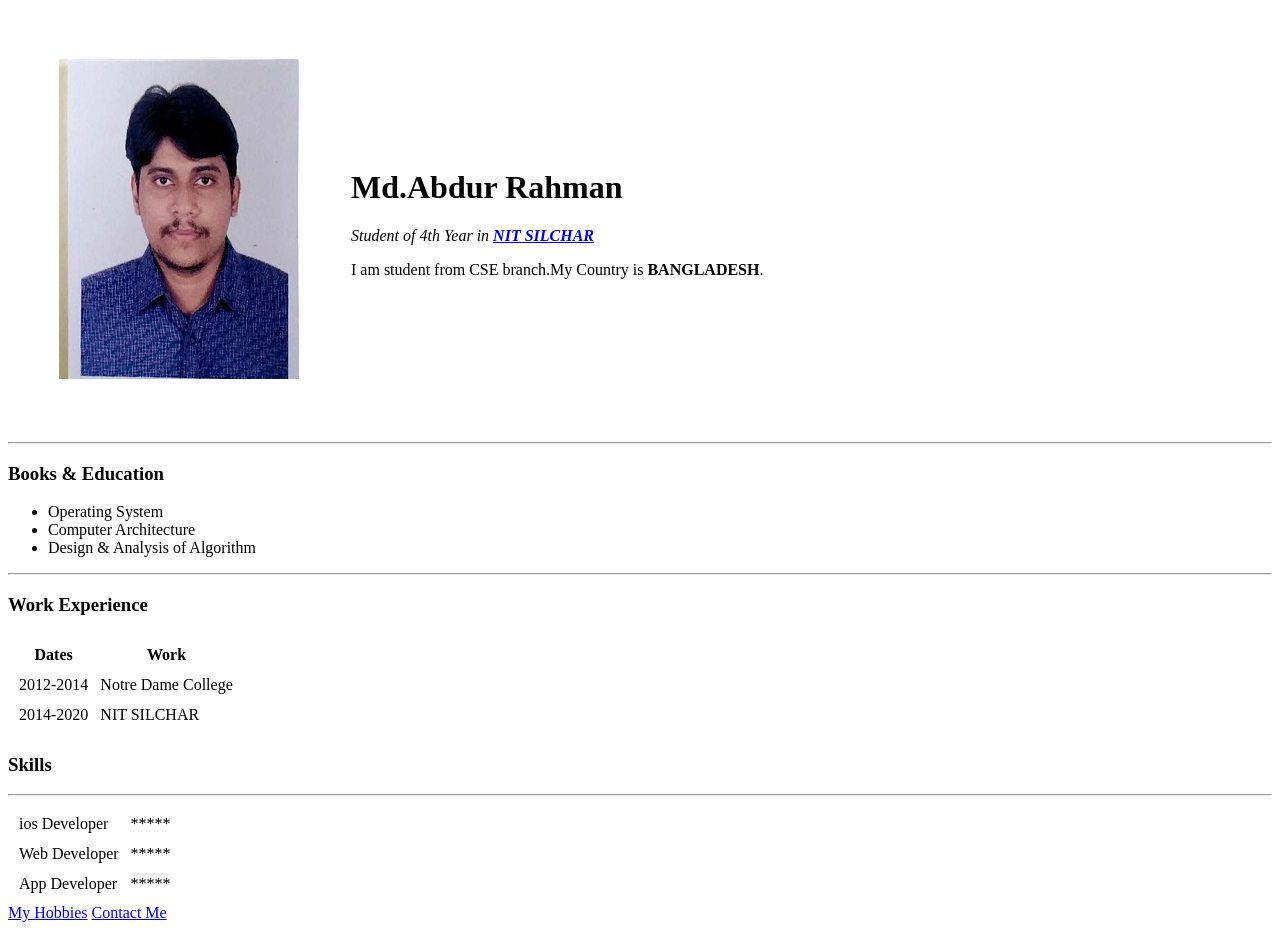
==== index.html @ 11481cda "Add initial website CV file" ====
<!DOCTYPE html>
<html lang="en" dir="ltr">

<head>
  <meta charset="utf-8">
  <title>Rahman's Personal site </title>
</head>

<body>
  <table cellspacing="50">
    <tr>

      <td><img src="photo.jpg" alt="abdur rahman's picture"></td>
      <td>
        <h1>Md.Abdur Rahman</h1>
        <p><em>Student of 4th Year in <strong><a href="http://www.nits.ac.in">NIT SILCHAR</a></strong></em></p>
        <p>I am student from CSE branch.My Country is <strong>BANGLADESH</strong>.</p></td>
    </tr>
  </table>
  <hr>
  <h3>Books & Education</h3>
  <ul>
    <li>Operating System</li>
    <li>Computer Architecture</li>
    <li>Design & Analysis of Algorithm</li>
  </ul>
  <hr>
  <h3>Work Experience</h3>
  <table cellspacing="10">
    <thead>
      <tr>
        <th>Dates</th>
        <th>Work</th>

      </tr>
    </thead>
    <tbody>
      <tr>
        <td>2012-2014 </td>
        <td>Notre Dame College</td>
      </tr>
      <tr>
        <td>2014-2020</td>
        <td> NIT SILCHAR</td>
      </tr>
    </tbody>
    <tfoot>

    </tfoot>

  </table>
  <h3>Skills</h3>
  <table cellspacing="10">
    <tr>
      <td>ios Developer</td>
      <td>*****</td>
    </tr>
    <tr>
      <td>Web Developer</td>
      <td>*****</td>
    </tr>
    <tr>
      <td>App Developer</td>
      <td>*****</td>
    </tr>
    <hr>

  </table>
  <a href="Hobby.html">My Hobbies</a>
  <a href="Contact Me.html">Contact Me</a>

</body>

</html>
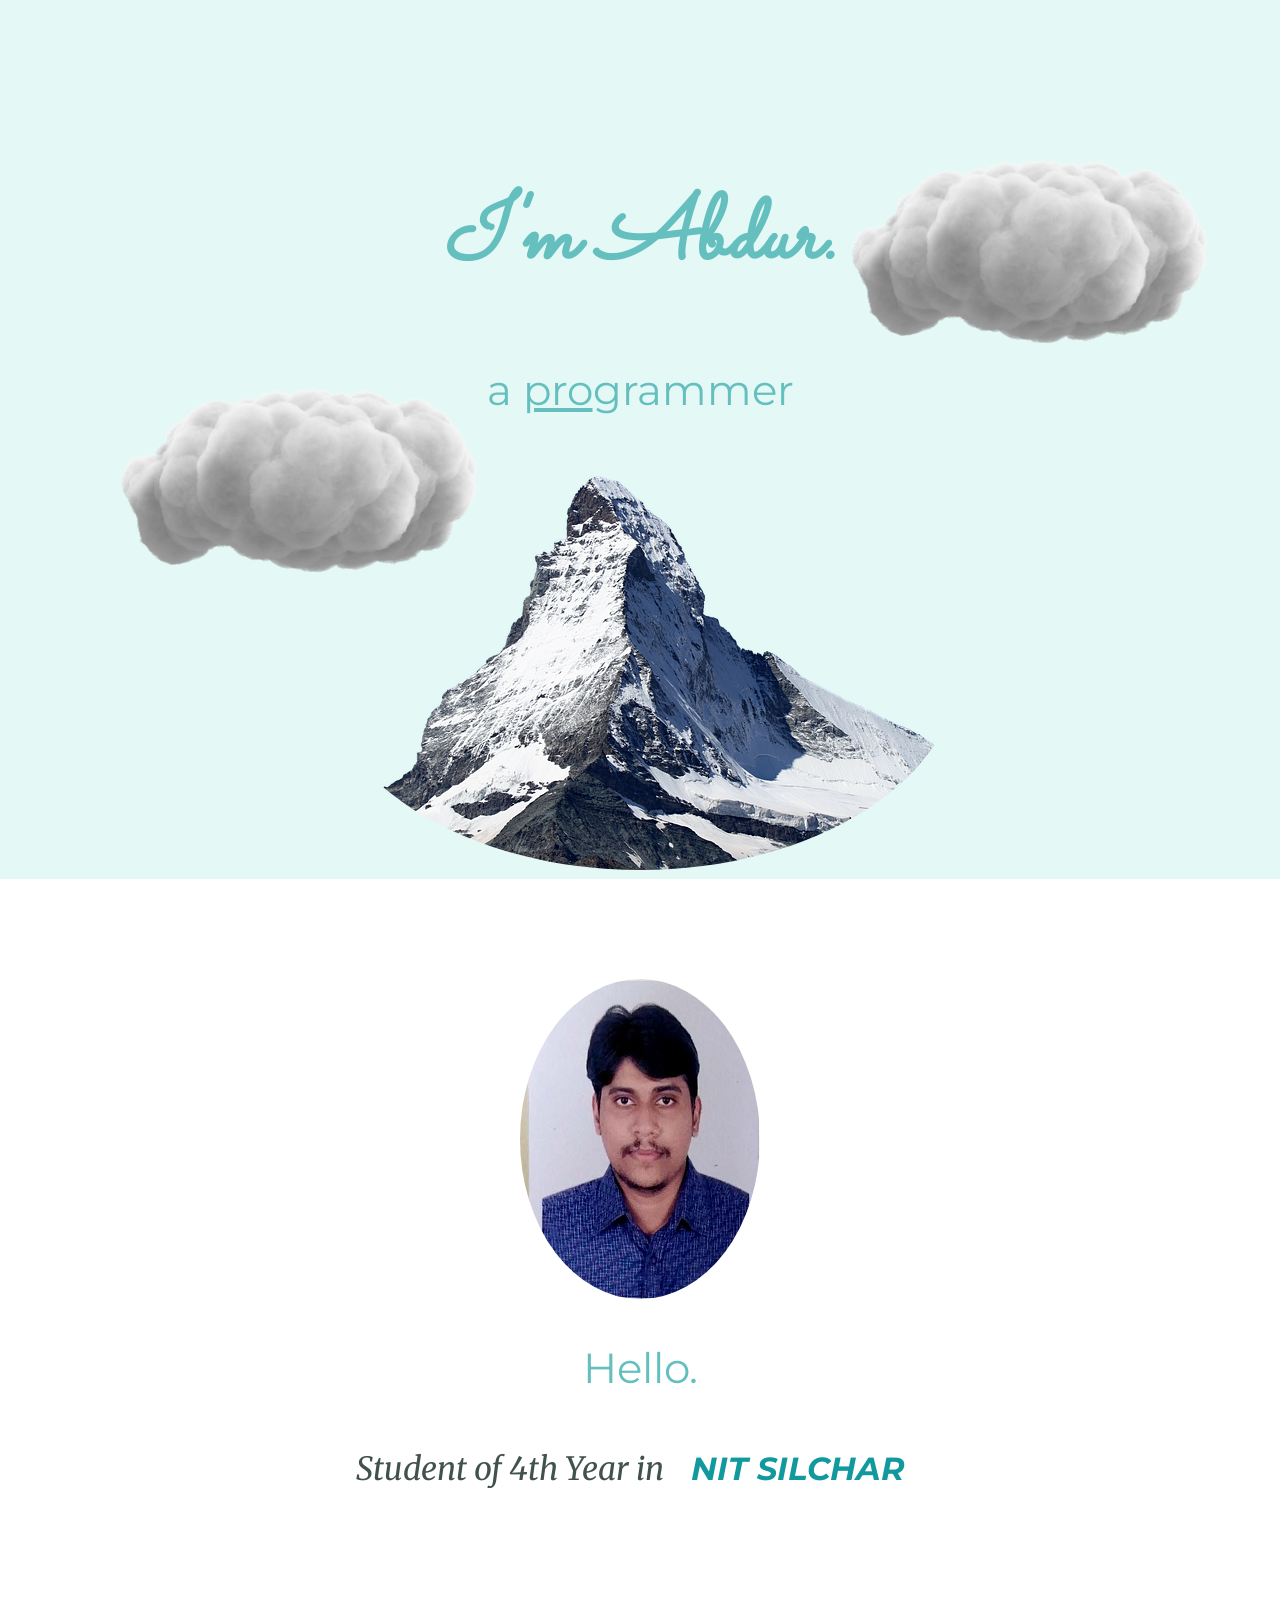
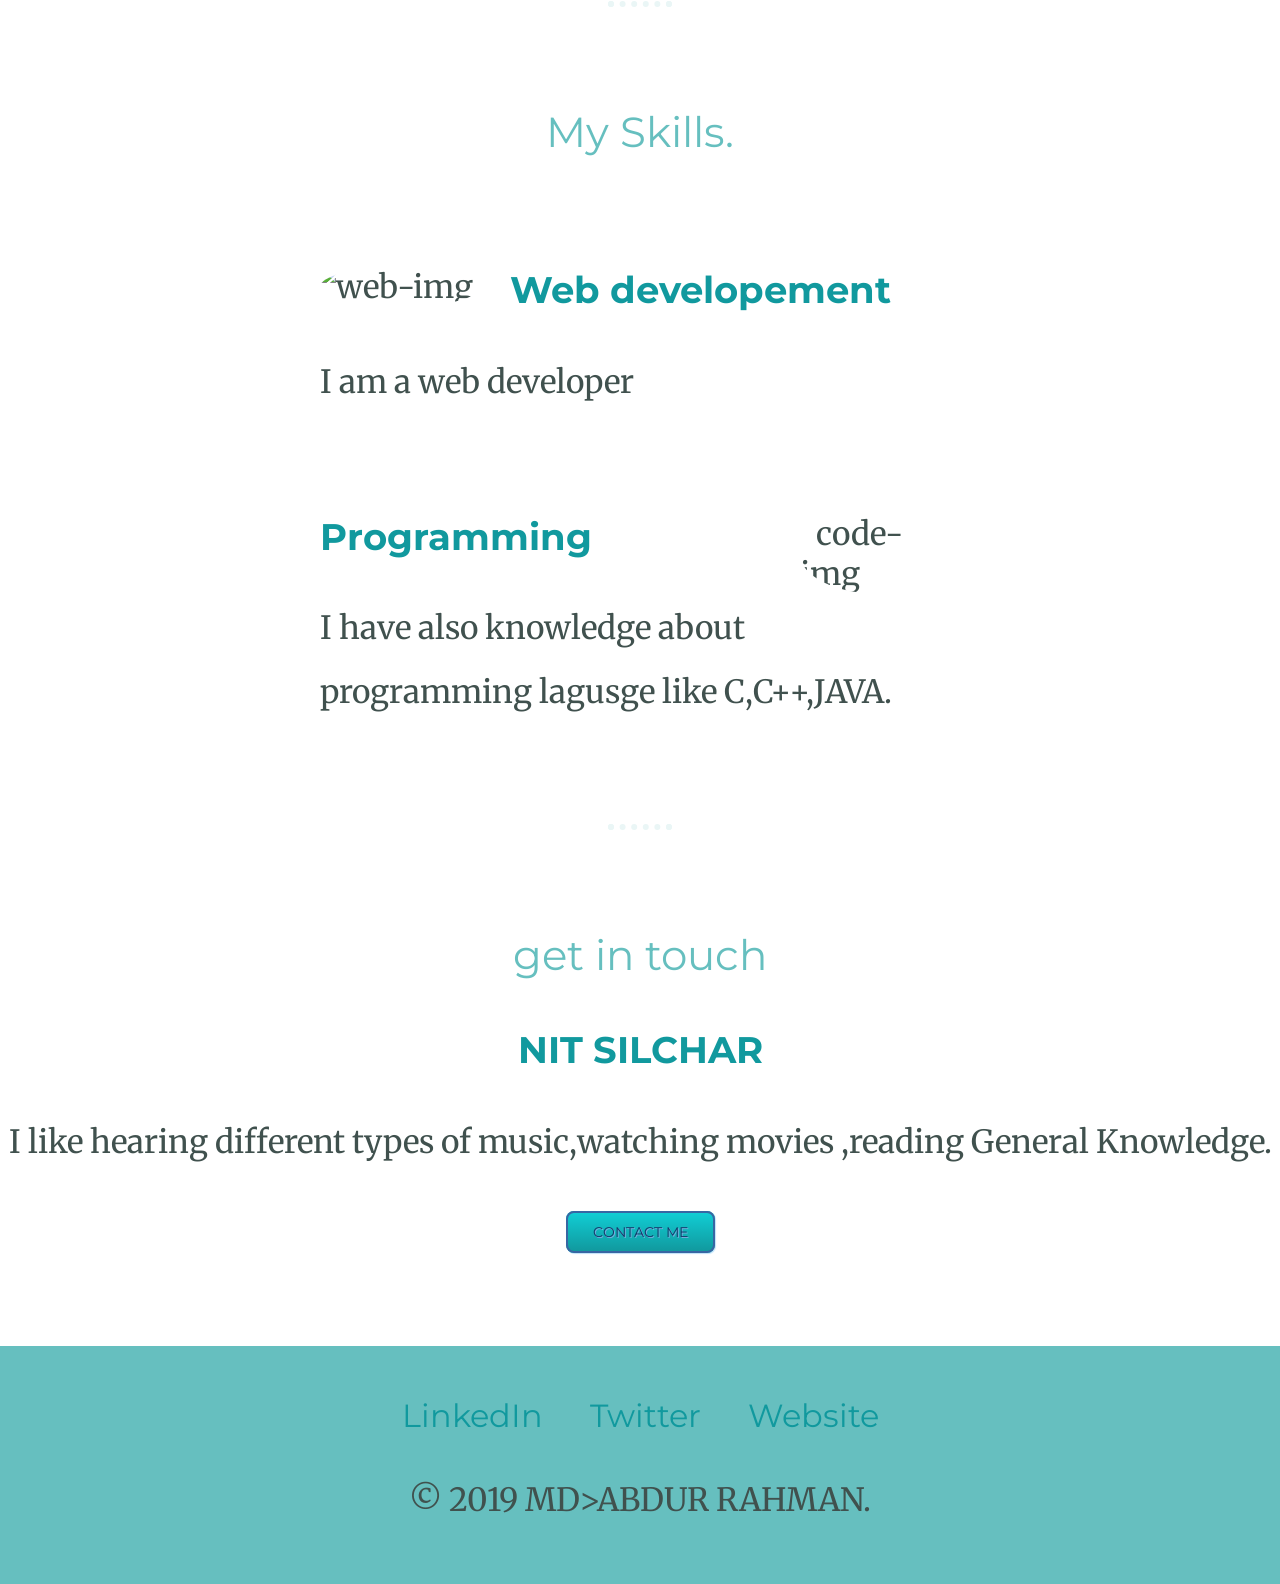
==== commit 03a0b625: "add css files" ====
--- a/index.html
+++ b/index.html
@@ -1,74 +1,67 @@
 <!DOCTYPE html>
-<html lang="en" dir="ltr">
+<html lang="en">
+<head>
+    <meta charset="UTF-8">
+    <meta name="viewport" content="width=device-width, initial-scale=1.0">
+    <meta http-equiv="X-UA-Compatible" content="ie=edge">
+    <title>Md.Abdur Rahman</title>
+    <link rel="stylesheet" href="css/styles.css">
+    <link rel="icon" href="favicon.ico">
+    <link href="https://fonts.googleapis.com/css?family=Merriweather|Montserrat|Sacramento&display=swap" rel="stylesheet">
+</head>
+<body>
+    <div class="top-container">
+        <img class="top-cloud" src="images/cloud.png" alt="cloud-img">
+            <h1><em>I'm Abdur.</em></h1>
+            <h2>a <span class="pro">pro</span>grammer</h2>
+            <img class="bottom-cloud" src="images/cloud.png" alt="cloud-img">
+            <img src="images/download.png" alt="download-img">
+        
+    </div>
+       
+                <div class="middle-container">
+                        <div class="profile">
+                                <img  class="ARS"src="images/photo.png" alt ="abdur rahman's photo">
 
-<head>
-  <meta charset="utf-8">
-  <title>Rahman's Personal site </title>
-</head>
-
-<body>
-  <table cellspacing="50">
-    <tr>
-
-      <td><img src="photo.jpg" alt="abdur rahman's picture"></td>
-      <td>
-        <h1>Md.Abdur Rahman</h1>
-        <p><em>Student of 4th Year in <strong><a href="http://www.nits.ac.in">NIT SILCHAR</a></strong></em></p>
-        <p>I am student from CSE branch.My Country is <strong>BANGLADESH</strong>.</p></td>
-    </tr>
-  </table>
-  <hr>
-  <h3>Books & Education</h3>
-  <ul>
-    <li>Operating System</li>
-    <li>Computer Architecture</li>
-    <li>Design & Analysis of Algorithm</li>
-  </ul>
-  <hr>
-  <h3>Work Experience</h3>
-  <table cellspacing="10">
-    <thead>
-      <tr>
-        <th>Dates</th>
-        <th>Work</th>
-
-      </tr>
-    </thead>
-    <tbody>
-      <tr>
-        <td>2012-2014 </td>
-        <td>Notre Dame College</td>
-      </tr>
-      <tr>
-        <td>2014-2020</td>
-        <td> NIT SILCHAR</td>
-      </tr>
-    </tbody>
-    <tfoot>
-
-    </tfoot>
-
-  </table>
-  <h3>Skills</h3>
-  <table cellspacing="10">
-    <tr>
-      <td>ios Developer</td>
-      <td>*****</td>
-    </tr>
-    <tr>
-      <td>Web Developer</td>
-      <td>*****</td>
-    </tr>
-    <tr>
-      <td>App Developer</td>
-      <td>*****</td>
-    </tr>
-    <hr>
-
-  </table>
-  <a href="Hobby.html">My Hobbies</a>
-  <a href="Contact Me.html">Contact Me</a>
-
+                          <h2>Hello.</h2>
+                          <p><em>Student of 4th Year in <strong><a href="http://www.nits.ac.in">NIT SILCHAR</a></strong></em></p>
+                        </div>
+                        <hr>
+                        <div class="skills">
+                          <h2>My Skills.</h2>
+                          <div class="skill-row">
+                            <img class="web-img"src="https://image.shutterstock.com/image-vector/abstract-html-code-logo-design-600w-452204821.jpg" alt="web-img">
+                            <h3>Web developement</h3>
+                            <p>I am a web developer</p>
+                            
+        
+                          </div>
+                          <div class="skill-row">
+                            <img class="code-img"src="https://image.shutterstock.com/image-vector/abstract-code-icon-logo-design-600w-217733908.jpg" alt="code-img">
+                            <h3>Programming</h3>
+                            <p>I have also knowledge about programming lagusge like C,C++,JAVA.</p>
+        
+                          </div>
+                        </div>
+                        <hr>
+                        <div class="contact-me">
+                          <h2>get in touch</h2>
+                          <h3>NIT SILCHAR</h3>
+                          <p>I like hearing different types of music,watching movies ,reading General Knowledge.</p>
+                          <a class="btn" href="mailto:arsajib7107@gmail.com">CONTACT ME</a>
+                        </div>
+                      </div>
+            
+        </div>
+        
+                <div class="bottom-container">
+                        <a class="footer-link" href="https://www.linkedin.com/">LinkedIn</a>
+                        <a class="footer-link" href="https://twitter.com/">Twitter</a>
+                        <a class="footer-link" href="https://www.google.com/search?q=google&oq=gool&aqs=chrome.1.69i57j0l7.6246j1j7&sourceid=chrome&ie=UTF-8/">Website</a>
+                        <p>© 2019 MD>ABDUR RAHMAN.</p>
+                      </div>
+            
+        </div>
+    
 </body>
-
-</html>
+</html>
--- a/css/styles.css
+++ b/css/styles.css
@@ -0,0 +1,131 @@
+body{
+
+    color:#40514E;
+    margin:0;
+    text-align: center;
+    font-family: 'Merriweather', serif;
+    font-size: 200%;
+}
+h1{
+
+    font-size :5.625rem;
+    margin:50px auto 0 auto;
+    font-family: 'Sacramento', cursive;
+    color:#66BFBF;
+    line-height:2;
+}
+h2{
+    
+    font-family: 'Montserrat', sans-serif; 
+    font-size:2.6rem;
+    color:#66BFBF;
+    font-weight:normal;
+    padding-bottom: 10px;
+}
+h3{
+    font-family: 'Montserrat', sans-serif;
+    color:#11999E;
+}
+p{
+    line-height: 2;
+}
+hr{
+    border:dotted #EAF6F6 6px;
+    border-bottom:none ;
+    width: 4%;
+    margin:100px auto;
+}
+a{
+    color:#11999E;
+    font-family: 'Montserrat', sans-serif; 
+    margin:10px 20px;
+    text-decoration:none ;
+
+}
+a:hover{
+    color:#EAF6F6;
+}
+
+.top-container{
+    background-color:#E4F9F5;
+    position:relative;
+    padding-top:100px;
+}
+.middle-container{
+    margin:100px 0;
+
+}
+
+ .bottom-container{ 
+     background-color: #66BFBF;
+    padding: 50px 0 20px;
+}
+.skill-row{
+    width: 50%;
+    margin: 100px auto 100px auto;
+    text-align: left;
+  
+}
+.pro{
+    text-decoration:underline;
+     
+}
+.contact-message{
+    width:10%;
+    margin: 40px auto 60px;
+}
+.copyright{
+    color:#EAF6F6;
+    font-size: 0.75em;
+
+}
+
+.top-cloud{
+    position:absolute;
+    right:50px;
+    top:50px;
+}
+.bottom-cloud{
+    position:absolute;
+    left:100px;
+    bottom:200px
+}
+.web-img{
+    width: 25%;
+    float: left;
+    margin-right: 30px;
+}
+.code-img{
+    width:25%;
+    float: right;
+    margin-left: 30px;
+}
+img{
+    border-radius: 50%;
+
+}
+.btn {
+    font-family: 'Montserrat', sans-serif;
+    color: #14396A !important;
+    font-size: 14px;
+    text-shadow: 1px 1px 0px #7CACDE;
+    box-shadow: 1px 1px 1px #BEE2F9;
+    padding: 10px 25px;
+    -moz-border-radius: 8px;
+    -webkit-border-radius: 8px;
+    border-radius: 8px;
+    border: 2px solid #3866A3;
+    background: #63B8EE;
+    background: linear-gradient(top,  #11CDD4,  #11999E);
+    background: -ms-linear-gradient(top,  #11CDD4,  #11999E);
+    background: -webkit-gradient(linear, left top, left bottom, from(#11CDD4), to(#11999E));
+    background: -moz-linear-gradient(top,  #11CDD4,  #11999E);
+  }
+  .btn:hover {
+    color: #14396A !important;
+    background: #468CCF;
+    background: linear-gradient(top,  #30E3CB,  #2bc4ad);
+    background: -ms-linear-gradient(top,  #30E3CB,  #2bc4ad);
+    background: -webkit-gradient(linear, left top, left bottom, from(#30E3CB), to(#2bc4ad));
+    background: -moz-linear-gradient(top,  #30E3CB,  #2bc4ad);
+  }
